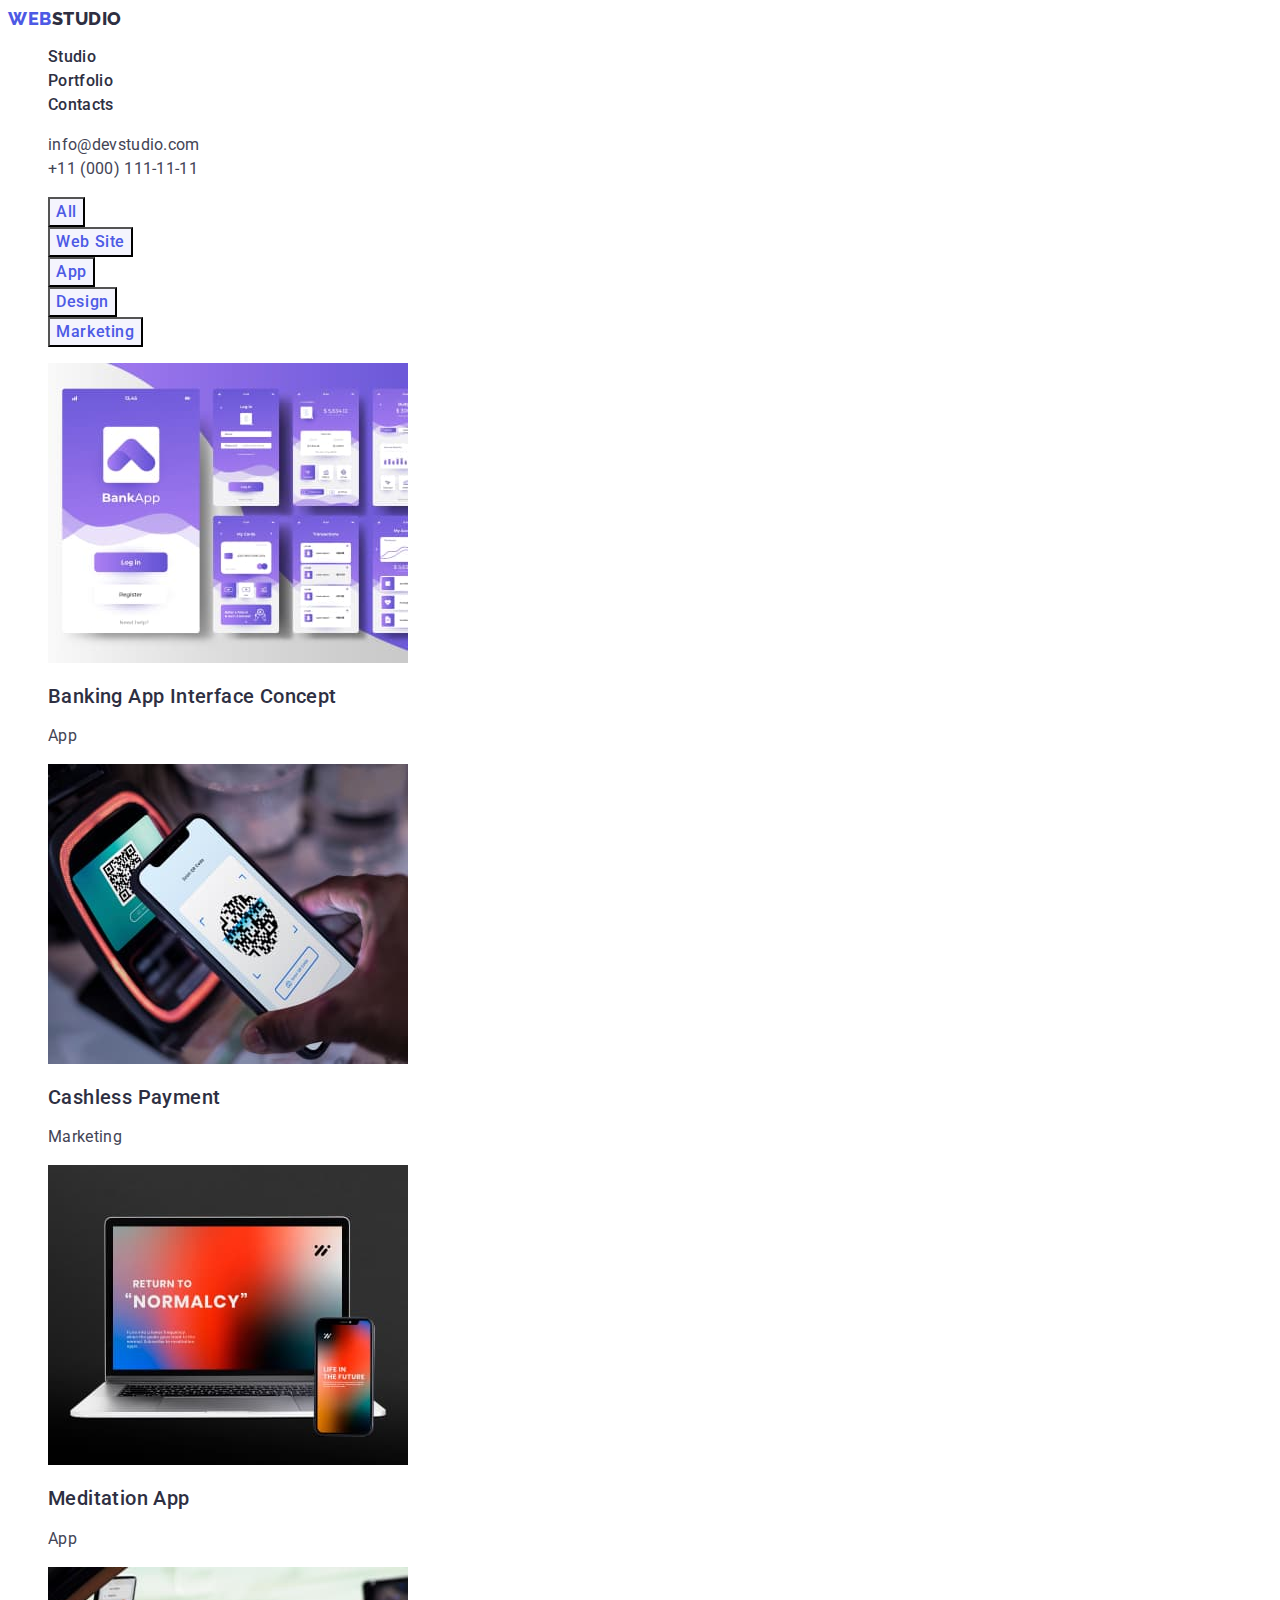
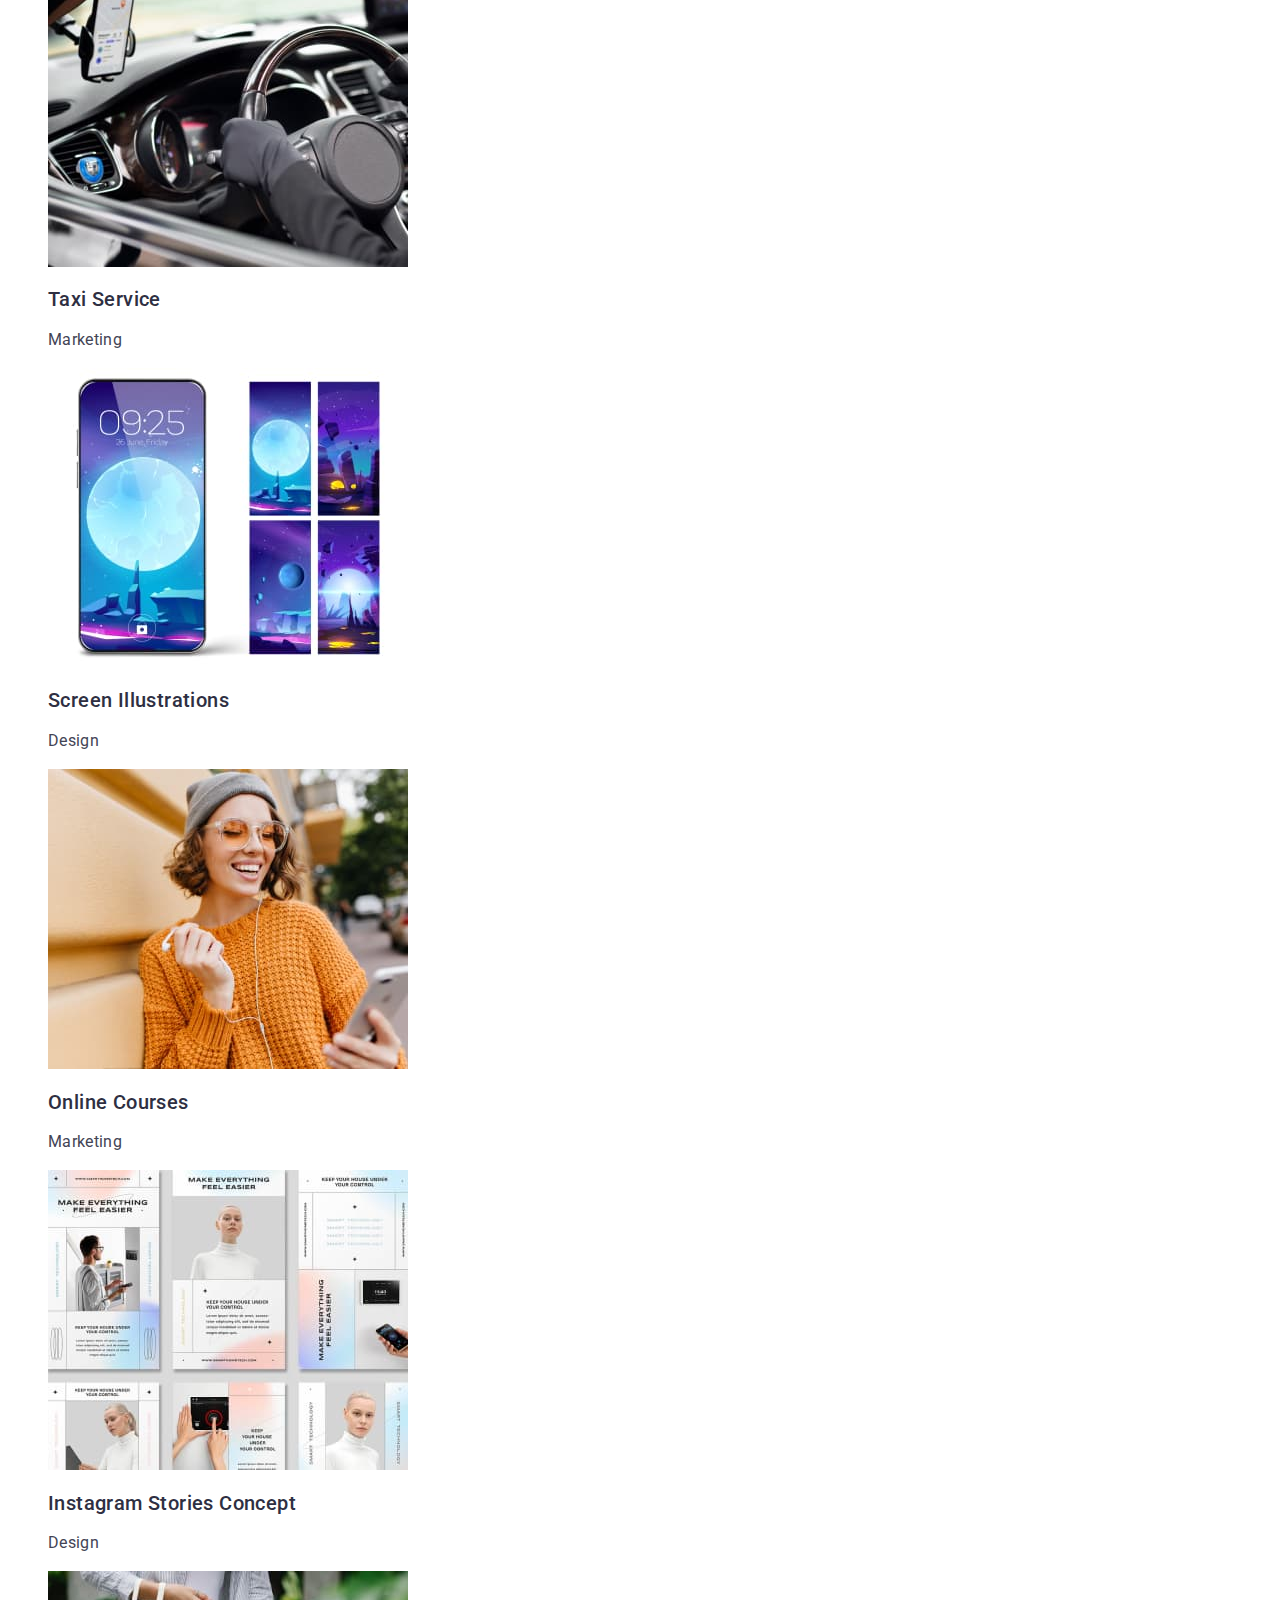
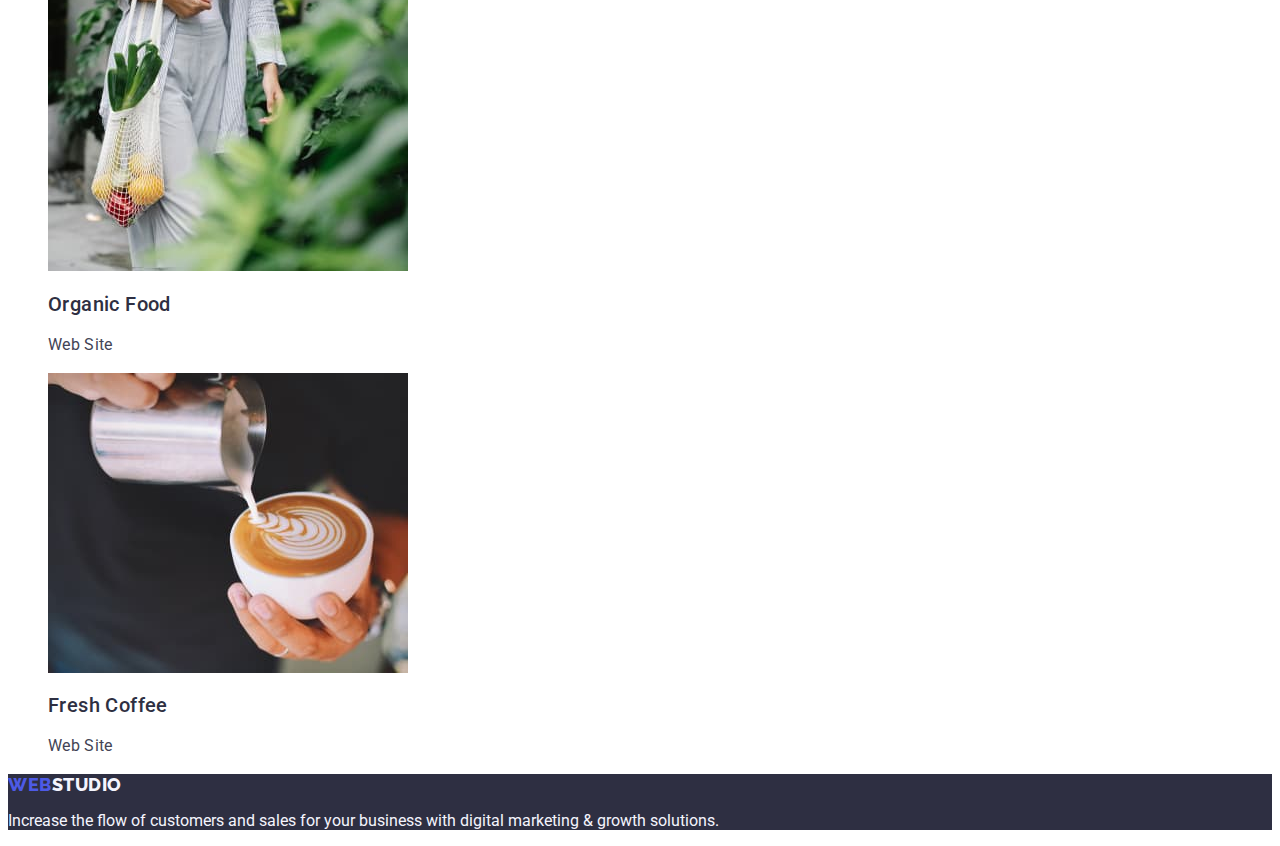
==== portfolio.html @ 6f424dc4 "Initial commit" ====
<!DOCTYPE html>
<html lang="en">
  <head>
    <meta charset="UTF-8" />
    <meta http-equiv="X-UA-Compatible" content="IE=edge" />
    <meta name="viewport" content="width=device-width, initial-scale=1.0" />

    <!-- Fonts -->
    <link rel="preconnect" href="https://fonts.googleapis.com" />
    <link rel="preconnect" href="https://fonts.gstatic.com" crossorigin />
    <link
      href="https://fonts.googleapis.com/css2?family=Raleway:wght@800&display=swap"
      rel="stylesheet"
    />
    <link
      href="https://fonts.googleapis.com/css2?family=Roboto:wght@400;500;700;900&display=swap"
      rel="stylesheet"
    />

    <link rel="stylesheet" href="./css/styles.css" />

    <title>Portfolio</title>
  </head>
  <body>
    <!-- Header -->
    <header>
      <nav>
        <a class="logo link" href="./index.html"
          >Web<span class="logo-pre">Studio</span></a
        >
        <ul class="list">
          <li>
            <a class="list-items link" href="./index.html">Studio</a>
          </li>
          <li>
            <a class="list-items link" href="./portfolio.html">Portfolio</a>
          </li>
          <li><a class="list-items link" href="">Contacts</a></li>
        </ul>
      </nav>
      <address class="contact-item">
        <ul class="list">
          <li>
            <a class="contact link" href="mailto:info@devstudio.com"
              >info@devstudio.com</a
            >
          </li>
          <li>
            <a class="contact link" href="tel:+110001111111"
              >+11 (000) 111-11-11</a
            >
          </li>
        </ul>
      </address>
    </header>

    <main>
      <!-- Portfolio -->
      <section>
        <!-- Hidden section title -->
        <h1 hidden>Portfolio</h1>

        <!-- filters buttons -->
        <ul class="list">
          <li><button class="filter-button" type="button">All</button></li>
          <li>
            <button class="filter-button" type="button">Web Site</button>
          </li>
          <li><button class="filter-button" type="button">App</button></li>
          <li><button class="filter-button" type="button">Design</button></li>
          <li>
            <button class="filter-button" type="button">Marketing</button>
          </li>
        </ul>
        <!-- Portfolio items -->
        <ul class="pf-items list">
          <li>
            <a class="link" href="">
              <img
                src="./images/products/banking-app.jpg"
                alt="Example of Banking App Interface"
                width="360"
                height="300"
              />
              <h2 class="pf-title">Banking App Interface Concept</h2>
              <p class="pf-text">App</p>
            </a>
          </li>
          <li>
            <a class="link" href="">
              <img
                src="./images/products/cashless-pay.jpg"
                alt="Example of Cashless Payment"
                width="360"
                height="300"
              />
              <h2 class="pf-title">Cashless Payment</h2>
              <p class="pf-text">Marketing</p>
            </a>
          </li>
          <li>
            <a class="link" href="">
              <img
                src="./images/products/medit-app.jpg"
                alt="Example of Meditation App"
                width="360"
                height="300"
              />
              <h2 class="pf-title">Meditation App</h2>
              <p class="pf-text">App</p>
            </a>
          </li>
          <li>
            <a class="link" href="">
              <img
                src="./images/products/taxi-serv.jpg"
                alt="Example of Taxi Service"
                width="360"
                height="300"
              />
              <h2 class="pf-title">Taxi Service</h2>
              <p class="pf-text">Marketing</p>
            </a>
          </li>
          <li>
            <a class="link" href="">
              <img
                src="./images/products/screens-illust.jpg"
                alt="Example of Screen Illustrations"
                width="360"
                height="300"
              />
              <h2 class="pf-title">Screen Illustrations</h2>
              <p class="pf-text">Design</p>
            </a>
          </li>
          <li>
            <a class="link" href="">
              <img
                src="./images/products/courses-dgn.jpg"
                alt="Example of Online Courses"
                width="360"
                height="300"
              />
              <h2 class="pf-title">Online Courses</h2>
              <p class="pf-text">Marketing</p>
            </a>
          </li>
          <li>
            <a class="link" href="">
              <img
                src="./images/products/ig-stories.jpg"
                alt="Example of Instagram Stories"
                width="360"
                height="300"
              />
              <h2 class="pf-title">Instagram Stories Concept</h2>
              <p class="pf-text">Design</p>
            </a>
          </li>
          <li>
            <a class="link" href="">
              <img
                src="./images/products/food-ws.jpg"
                alt="Example of Organic Food"
                width="360"
                height="300"
              />
              <h2 class="pf-title">Organic Food</h2>
              <p class="pf-text">Web Site</p>
            </a>
          </li>
          <li>
            <a class="link" href="">
              <img
                src="./images/products/coffee-ws.jpg"
                alt="Example of Fresh Coffee"
                width="360"
                height="300"
              />
              <h2 class="pf-title">Fresh Coffee</h2>
              <p class="pf-text">Web Site</p>
            </a>
          </li>
        </ul>
      </section>
    </main>

    <!-- footer -->
    <footer class="footer">
      <a class="logo link" href="./index.html"
        >Web<span class="logo-foot">Studio</span></a
      >
      <p class="foot-text">
        Increase the flow of customers and sales for your business with digital
        marketing & growth solutions.
      </p>
    </footer>
  </body>
</html>
---- css/styles.css ----
:root {
}

body {
  color: #434455;
  background-color: #ffffff;
  font-family: "Roboto", sans-serif;
}

/*         */
/* Header */
.link {
  text-decoration: none;
}

.logo {
  text-transform: uppercase;
  font-family: "Raleway", sans-serif;
  font-weight: 800;
  font-size: 18px;
  line-height: 1.17;
  color: #4d5ae5;
  letter-spacing: 0.03em;
}

.logo-pre {
  color: #2e2f42;
}

.list {
  list-style: none;
}

.list-items {
  text-decoration: none;
  color: #2e2f42;
  font-weight: 500;
  font-size: 16px;
  line-height: 1.5;
  letter-spacing: 0.02em;
}

.list-items:hover,
.list-items:focus {
  color: #404bbf;
}

.contact-item {
  font-style: normal;
}

.contact {
  text-decoration: none;
  font-style: normal;
  color: #434455;
  font-weight: 400;
  font-size: 16px;
  line-height: 1.5;
  letter-spacing: 0.02em;
}

.contact:hover,
.contact:focus {
  font-family: "Roboto", sans-serif;
  font-style: normal;
  font-weight: 400;
  font-size: 16px;
  color: #404bbf;
}

/*               */
/* Section-1 Hero */
.hero-section {
  background-color: #2e2f42;
}

.title {
  font-family: "Roboto", sans-serif;
  font-style: normal;
  font-weight: 700;
  font-size: 56px;
  color: #ffffff;
  text-align: center;
  line-height: 1.07;
  letter-spacing: 0.02em;
}

.order-btn {
  cursor: pointer;
  font-family: "Roboto", sans-serif;
  font-style: normal;
  font-weight: 500;
  font-size: 16px;
  line-height: 1.5;
  letter-spacing: 0.04em;
  color: #ffffff;
  background: #4d5ae5;
}

.order-btn:focus,
.order-btn:hover {
  background-color: #404bbf;
}

/*                     */
/* Section-2 - About Us */
.abt-us-list {
  list-style: none;
}

.abt-us-list-title {
  font-family: "Roboto", sans-serif;
  font-style: normal;
  font-weight: 500;
  font-size: 20px;
  color: #2e2f42;
  line-height: 1.2;
  letter-spacing: 0.02em;
}

.abt-us-list-text {
  font-family: "Roboto", sans-serif;
  font-style: normal;
  font-weight: 400;
  font-size: 16px;
  color: #434455;
  line-height: 1.5;
  letter-spacing: 0.02em;
}

/*                         */
/* Section-3 - Our Products */
.prod-header {
  font-family: "Roboto", sans-serif;
  font-style: normal;
  font-weight: 700;
  font-size: 36px;
  color: #2e2f42;
  text-align: center;
  text-transform: capitalize;
  line-height: 1.11;
  letter-spacing: 0.02em;
}

/*                     */
/* Section-4 - Our Team */
.team-sec {
  background-color: #f4f4fd;
}

.team-header {
  font-family: "Roboto", sans-serif;
  text-transform: capitalize;
  text-align: center;
  font-style: normal;
  font-weight: 700;
  font-size: 36px;
  color: #2e2f42;
  line-height: 1.11;
  letter-spacing: 0.02em;
}

.team-list {
  list-style: none;
}

.team-member-card {
  background-color: #ffffff;
}

.team-member-name {
  font-family: "Roboto", sans-serif;
  font-style: normal;
  font-weight: 500;
  font-size: 20px;
  color: #2e2f42;
  line-height: 1.2;
  letter-spacing: 0.02em;
}

.team-member-psn {
  font-family: "Roboto", sans-serif;
  font-style: normal;
  font-weight: 400;
  font-size: 16px;
  color: #434455;
  line-height: 1.5;
  letter-spacing: 0.02em;
}

/*         */
/* footer */
.footer {
  background-color: #2e2f42;
}

.logo-foot {
  text-transform: uppercase;
  font-family: "Raleway", sans-serif;
  font-weight: 800;
  font-size: 18px;
  color: #f4f4fd;
  line-height: 1.17;
  letter-spacing: 0.03em;
}

.foot-text {
  font-family: "Roboto", sans-serif;
  font-style: normal;
  font-weight: 400;
  font-size: 16px;
  color: #f4f4fd;
}

/*                */
/* Portfolio Page */

/* filters buttons */
.filter-button {
  cursor: pointer;
  background-color: #f4f4fd;
  font-family: "Roboto", sans-serif;
  font-style: normal;
  font-weight: 500;
  font-size: 16px;
  color: #4d5ae5;
  line-height: 1.5;
  letter-spacing: 0.04em;
}

.filter-button:hover,
.filter-button:focus {
  background-color: #404bbf;
  font-family: "Roboto", sans-serif;
  font-style: normal;
  font-weight: 500;
  font-size: 16px;
  color: #ffffff;
}

/*                 */
/* Portfolio items */

.pf-title {
  font-family: "Roboto", sans-serif;
  font-style: normal;
  font-weight: 500;
  font-size: 20px;
  color: #2e2f42;
  line-height: 1.2;
  letter-spacing: 0.02em;
}

.pf-text {
  font-family: "Roboto", sans-serif;
  font-style: normal;
  font-weight: 400;
  font-size: 16px;
  color: #434455;
  line-height: 1.5;
  letter-spacing: 0.02em;
}
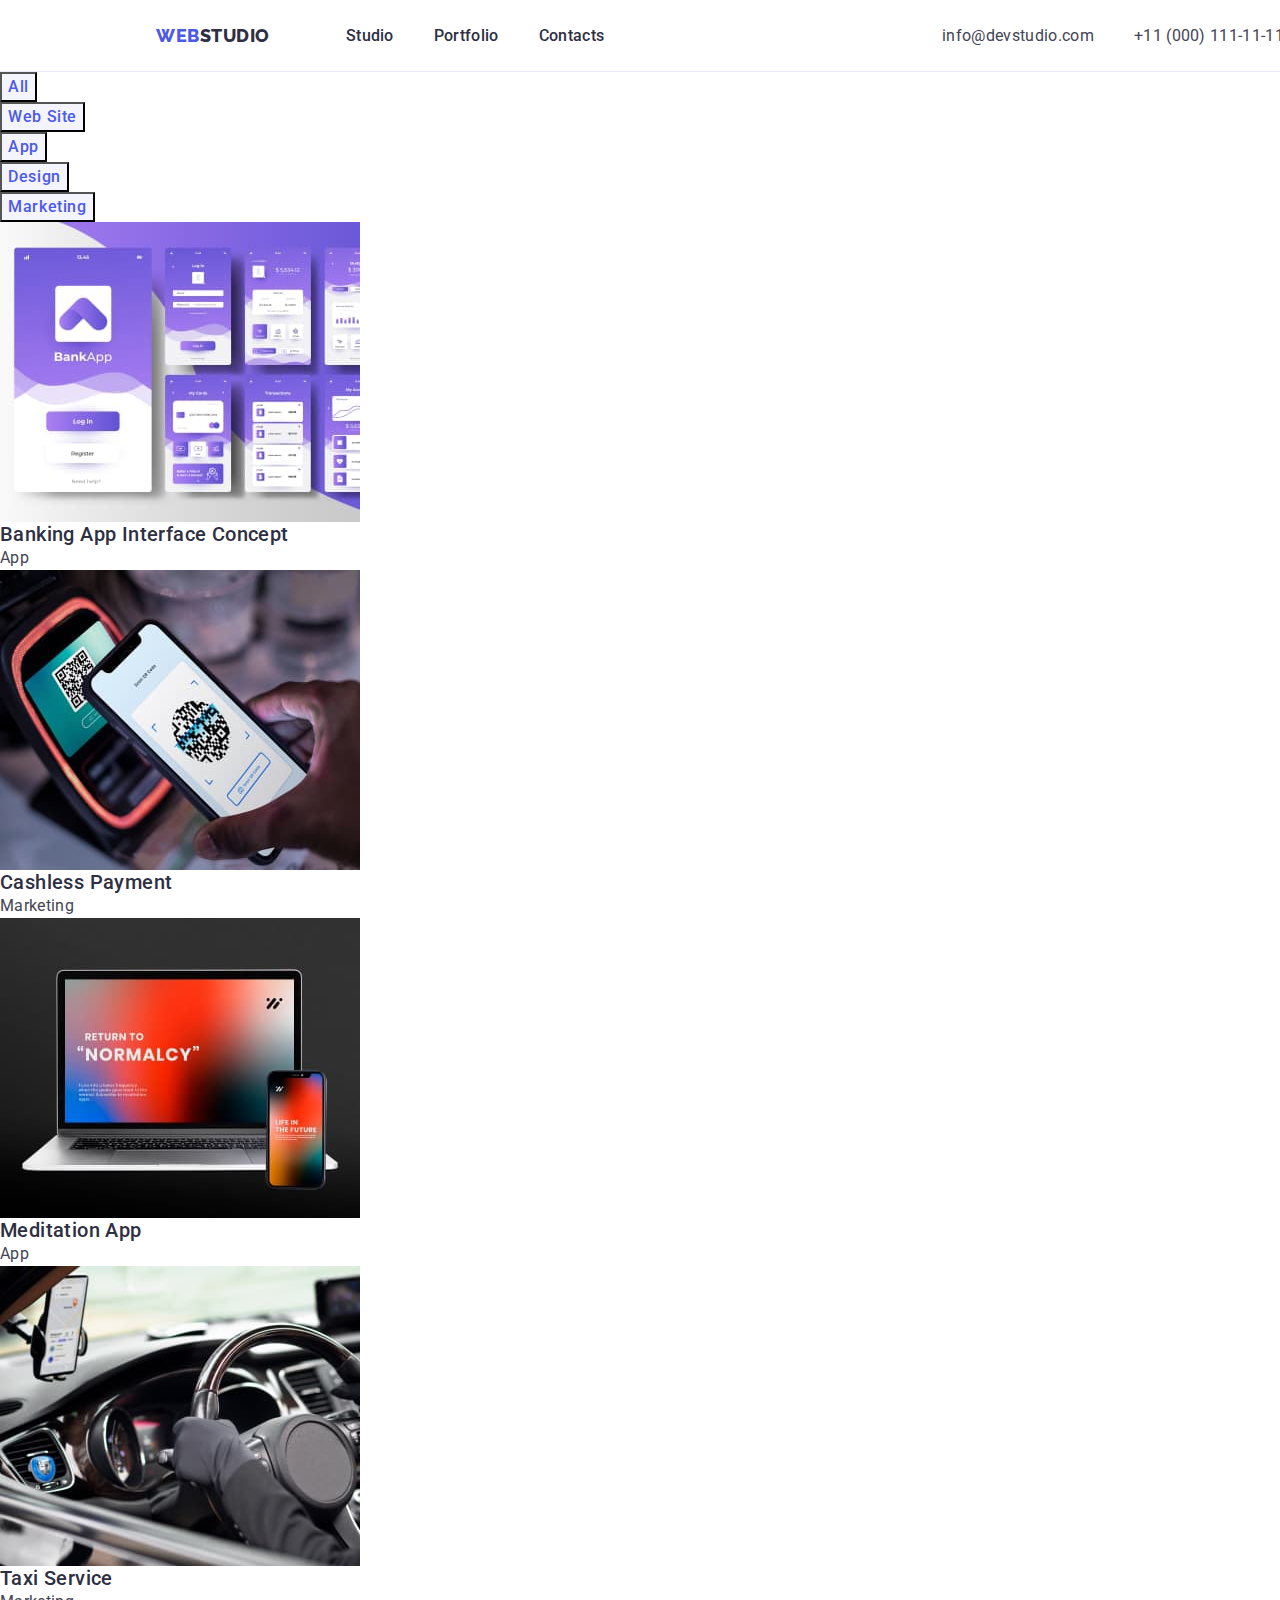
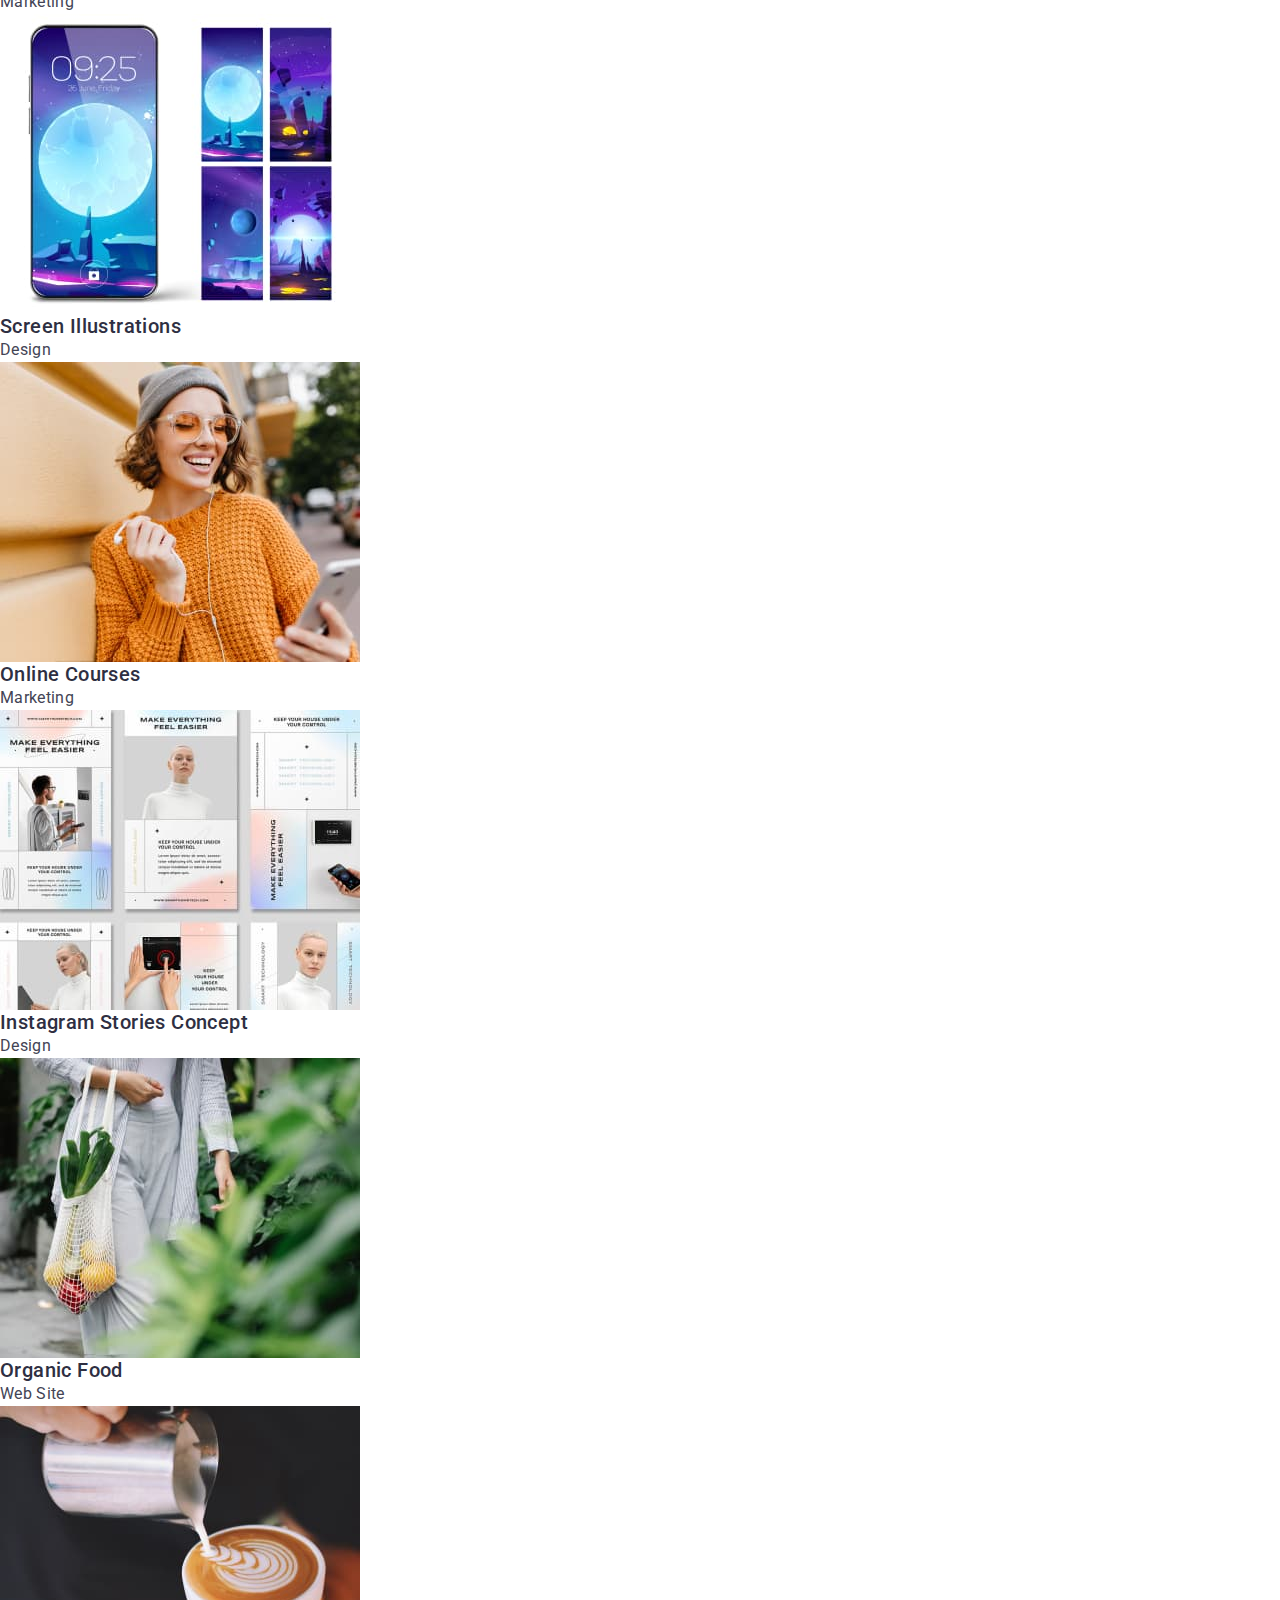
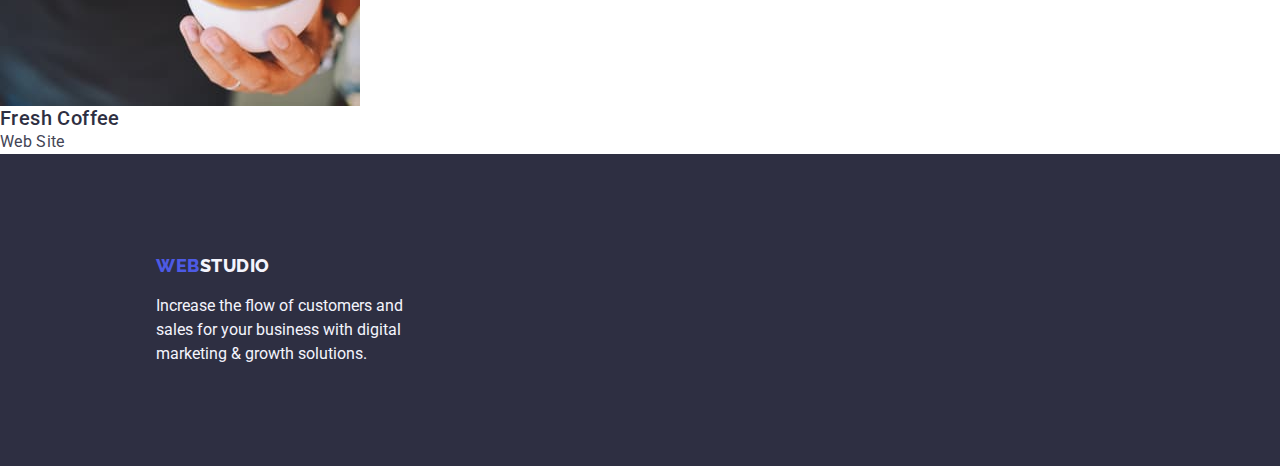
==== commit 9691a7da: "Minor styles correction" ====
--- a/portfolio.html
+++ b/portfolio.html
@@ -5,7 +5,8 @@
     <meta http-equiv="X-UA-Compatible" content="IE=edge" />
     <meta name="viewport" content="width=device-width, initial-scale=1.0" />
 
-    <!-- Fonts -->
+    <!--*============================= Fonts ==============================-->
+
     <link rel="preconnect" href="https://fonts.googleapis.com" />
     <link rel="preconnect" href="https://fonts.gstatic.com" crossorigin />
     <link
@@ -17,62 +18,72 @@
       rel="stylesheet"
     />
 
+    <!--*============================ Styles ==============================-->
+
     <link rel="stylesheet" href="./css/styles.css" />
 
     <title>Portfolio</title>
   </head>
   <body>
-    <!-- Header -->
-    <header>
-      <nav>
-        <a class="logo link" href="./index.html"
-          >Web<span class="logo-pre">Studio</span></a
-        >
+    <!--!============================== HEADER =========================-->
+    <header class="header">
+      <div class="container header-container">
+        <nav class="header-nav">
+          <a class="logo" href="./index.html"
+            >Web<span class="logo-pre">Studio</span></a
+          >
+          <ul class="header-nav-list">
+            <li>
+              <a class="list-items" href="./index.html">Studio</a>
+            </li>
+            <li>
+              <a class="list-items" href="./portfolio.html">Portfolio</a>
+            </li>
+            <li><a class="list-items" href="">Contacts</a></li>
+          </ul>
+        </nav>
+        <address class="contact-item">
+          <ul class="contact-item-list">
+            <li>
+              <a class="contact" href="mailto:info@devstudio.com"
+                >info@devstudio.com</a
+              >
+            </li>
+            <li>
+              <a class="contact" href="tel:+110001111111"
+                >+11 (000) 111-11-11</a
+              >
+            </li>
+          </ul>
+        </address>
+      </div>
+    </header>
+
+    <main>
+      <!--!============================ PORTFOLIO =======================-->
+      <section>
+        <!--*                    Hidden section title                    -->
+        <h1 class="visually-hidden">Portfolio</h1>
+
+        <!--*                       filters buttons                      -->
         <ul class="list">
           <li>
-            <a class="list-items link" href="./index.html">Studio</a>
-          </li>
-          <li>
-            <a class="list-items link" href="./portfolio.html">Portfolio</a>
-          </li>
-          <li><a class="list-items link" href="">Contacts</a></li>
+            <button class="filter-button" type="button">All</button>
+          </li>
+          <li>
+            <button class="filter-button" type="button">Web Site</button>
+          </li>
+          <li>
+            <button class="filter-button" type="button">App</button>
+          </li>
+          <li>
+            <button class="filter-button" type="button">Design</button>
+          </li>
+          <li>
+            <button class="filter-button" type="button">Marketing</button>
+          </li>
         </ul>
-      </nav>
-      <address class="contact-item">
-        <ul class="list">
-          <li>
-            <a class="contact link" href="mailto:info@devstudio.com"
-              >info@devstudio.com</a
-            >
-          </li>
-          <li>
-            <a class="contact link" href="tel:+110001111111"
-              >+11 (000) 111-11-11</a
-            >
-          </li>
-        </ul>
-      </address>
-    </header>
-
-    <main>
-      <!-- Portfolio -->
-      <section>
-        <!-- Hidden section title -->
-        <h1 hidden>Portfolio</h1>
-
-        <!-- filters buttons -->
-        <ul class="list">
-          <li><button class="filter-button" type="button">All</button></li>
-          <li>
-            <button class="filter-button" type="button">Web Site</button>
-          </li>
-          <li><button class="filter-button" type="button">App</button></li>
-          <li><button class="filter-button" type="button">Design</button></li>
-          <li>
-            <button class="filter-button" type="button">Marketing</button>
-          </li>
-        </ul>
-        <!-- Portfolio items -->
+        <!--*                      Portfolio items                        -->
         <ul class="pf-items list">
           <li>
             <a class="link" href="">
@@ -186,15 +197,17 @@
       </section>
     </main>
 
-    <!-- footer -->
+    <!--!=============================== FOOTER ============================-->
     <footer class="footer">
-      <a class="logo link" href="./index.html"
-        >Web<span class="logo-foot">Studio</span></a
-      >
-      <p class="foot-text">
-        Increase the flow of customers and sales for your business with digital
-        marketing & growth solutions.
-      </p>
+      <div class="container foot-container">
+        <a class="logo" href="./index.html"
+          >Web<span class="logo-foot">Studio</span></a
+        >
+        <p class="foot-text">
+          Increase the flow of customers and sales for your business with
+          digital marketing & growth solutions.
+        </p>
+      </div>
     </footer>
   </body>
 </html>
--- a/css/styles.css
+++ b/css/styles.css
@@ -1,16 +1,73 @@
 :root {
+  --title-color: #2e2f42;
+  --title-color_light: #ffffff;
+  --text-color: #434455;
+  --text-color_light: #f4f4fd;
+  --btn-color_primar: #4d5ae5;
+  --btn-color_second: #404bbf;
 }
 
 body {
   color: #434455;
   background-color: #ffffff;
   font-family: "Roboto", sans-serif;
-}
-
-/*         */
-/* Header */
-.link {
+  margin: 0 auto;
+}
+
+h1,
+h2,
+h3,
+h4,
+h5,
+h6,
+p {
+  margin: 0;
+}
+
+ul {
+  list-style: none;
+  padding-left: 0;
+  margin: 0;
+}
+
+a {
   text-decoration: none;
+}
+
+img {
+  display: block;
+  /*todo      width: 100%; */
+}
+
+.section {
+  padding-bottom: 120px;
+}
+
+.container {
+  width: 1128px;
+  padding: 0 15px;
+  margin: 0 auto;
+}
+
+/**---------------------------------------*/
+/*!--------------- Header ----------------*/
+
+.header-container {
+  display: flex;
+  justify-content: space-between;
+  border-bottom: 1px solid #e7e9fc;
+  padding: 24px 156px 23px;
+}
+
+.header-nav {
+  display: flex;
+  gap: 76px;
+  align-items: center;
+}
+
+.header-nav-list {
+  display: flex;
+  gap: 40px;
 }
 
 .logo {
@@ -27,62 +84,64 @@
   color: #2e2f42;
 }
 
-.list {
-  list-style: none;
-}
-
 .list-items {
   text-decoration: none;
   color: #2e2f42;
   font-weight: 500;
-  font-size: 16px;
   line-height: 1.5;
   letter-spacing: 0.02em;
 }
 
 .list-items:hover,
 .list-items:focus {
-  color: #404bbf;
+  color: var(--btn-color_second);
 }
 
 .contact-item {
   font-style: normal;
+}
+
+.contact-item-list {
+  display: flex;
+  gap: 40px;
 }
 
 .contact {
   text-decoration: none;
   font-style: normal;
-  color: #434455;
-  font-weight: 400;
-  font-size: 16px;
+  color: var(--text-color);
   line-height: 1.5;
   letter-spacing: 0.02em;
 }
 
 .contact:hover,
 .contact:focus {
-  font-family: "Roboto", sans-serif;
-  font-style: normal;
-  font-weight: 400;
-  font-size: 16px;
-  color: #404bbf;
-}
-
-/*               */
-/* Section-1 Hero */
-.hero-section {
+  color: var(--btn-color_second);
+}
+
+/**---------------------------------------------*/
+/*!------------------- Section-1 Hero ----------*/
+.hero {
   background-color: #2e2f42;
+  padding: 188px 0;
+}
+
+.hero-container {
+  display: flex;
+  gap: 48px;
+  flex-direction: column;
+  align-items: center;
+  padding: 0 156px;
 }
 
 .title {
-  font-family: "Roboto", sans-serif;
-  font-style: normal;
   font-weight: 700;
   font-size: 56px;
-  color: #ffffff;
+  color: var(--title-color_light);
   text-align: center;
   line-height: 1.07;
   letter-spacing: 0.02em;
+  width: 496px;
 }
 
 .order-btn {
@@ -94,7 +153,10 @@
   line-height: 1.5;
   letter-spacing: 0.04em;
   color: #ffffff;
-  background: #4d5ae5;
+  background: var(--btn-color_primar);
+  padding: 14px 30px;
+  box-shadow: 0px 4px 4px rgba(0, 0, 0, 0.15);
+  border-radius: 4px;
 }
 
 .order-btn:focus,
@@ -102,96 +164,131 @@
   background-color: #404bbf;
 }
 
-/*                     */
-/* Section-2 - About Us */
+/**----------------------------------------------*/
+/*!----------------- Section-2 - About Us -------*/
+
+.visually-hidden {
+  display: none;
+}
+
+.abt-us-container {
+  padding-top: 120px;
+}
+
 .abt-us-list {
-  list-style: none;
+  display: flex;
+  gap: 24px;
 }
 
 .abt-us-list-title {
-  font-family: "Roboto", sans-serif;
-  font-style: normal;
   font-weight: 500;
   font-size: 20px;
-  color: #2e2f42;
+  color: var(--title-color);
   line-height: 1.2;
   letter-spacing: 0.02em;
 }
 
+.abt-us-list-item {
+  width: calc((100%-72) / 4);
+  display: flex;
+  gap: 8px;
+  flex-direction: column;
+  justify-content: space-between;
+}
+
 .abt-us-list-text {
-  font-family: "Roboto", sans-serif;
-  font-style: normal;
-  font-weight: 400;
-  font-size: 16px;
-  color: #434455;
-  line-height: 1.5;
-  letter-spacing: 0.02em;
-}
-
-/*                         */
-/* Section-3 - Our Products */
-.prod-header {
-  font-family: "Roboto", sans-serif;
-  font-style: normal;
+  color: var(--text-color);
+  line-height: 1.5;
+  letter-spacing: 0.02em;
+}
+
+/**----------------------------------------------*/
+/*!---------- Section-3 _ OUR PRODUCTS ----------*/
+.prod-container {
+  display: flex;
+  flex-direction: column;
+  align-items: center;
+}
+
+.prod-container-list {
+  display: flex;
+  gap: 24px;
+}
+
+.prod-title {
   font-weight: 700;
   font-size: 36px;
-  color: #2e2f42;
-  text-align: center;
+  color: var(--title-color);
   text-transform: capitalize;
   line-height: 1.11;
   letter-spacing: 0.02em;
-}
-
-/*                     */
-/* Section-4 - Our Team */
-.team-sec {
+  margin-bottom: 72px;
+}
+
+/**---------------------------------------------*/
+/*!-------------- Section-4 _ OUR TEAM ---------*/
+.team-sect {
   background-color: #f4f4fd;
-}
-
-.team-header {
-  font-family: "Roboto", sans-serif;
+  padding-top: 120px;
+}
+
+.team-container {
+  flex-direction: column;
+}
+
+.team-title {
   text-transform: capitalize;
   text-align: center;
-  font-style: normal;
   font-weight: 700;
   font-size: 36px;
-  color: #2e2f42;
+  color: var(--title-color);
   line-height: 1.11;
   letter-spacing: 0.02em;
-}
-
-.team-list {
-  list-style: none;
+  margin-bottom: 72px;
+}
+
+.team-container-list {
+  display: flex;
+  gap: 24px;
 }
 
 .team-member-card {
-  background-color: #ffffff;
+  background: #ffffff;
+  box-shadow: 0px 1px 6px rgba(46, 47, 66, 0.08),
+    0px 1px 1px rgba(46, 47, 66, 0.16), 0px 2px 1px rgba(46, 47, 66, 0.08);
+  border-radius: 0px 0px 4px 4px;
+  text-align: center;
+  display: flex;
+  flex-direction: column;
+  gap: 32px;
+  padding-bottom: 32px;
 }
 
 .team-member-name {
-  font-family: "Roboto", sans-serif;
-  font-style: normal;
   font-weight: 500;
   font-size: 20px;
-  color: #2e2f42;
+  color: var(--title-color);
   line-height: 1.2;
   letter-spacing: 0.02em;
+  margin-bottom: 8px;
 }
 
 .team-member-psn {
-  font-family: "Roboto", sans-serif;
-  font-style: normal;
-  font-weight: 400;
-  font-size: 16px;
-  color: #434455;
-  line-height: 1.5;
-  letter-spacing: 0.02em;
-}
-
-/*         */
-/* footer */
+  color: var(--text-color);
+  line-height: 1.5;
+  letter-spacing: 0.02em;
+}
+/**---------------------------------------------*/
+/* !------------------- FOOTER ---------------- */
 .footer {
   background-color: #2e2f42;
+}
+
+.foot-container {
+  display: flex;
+  flex-direction: column;
+  gap: 16px;
+  padding: 100px 156px;
 }
 
 .logo-foot {
@@ -199,21 +296,20 @@
   font-family: "Raleway", sans-serif;
   font-weight: 800;
   font-size: 18px;
-  color: #f4f4fd;
-  line-height: 1.17;
+  color: var(--text-color_light);
+  line-height: 1.34;
   letter-spacing: 0.03em;
 }
 
 .foot-text {
-  font-family: "Roboto", sans-serif;
-  font-style: normal;
-  font-weight: 400;
-  font-size: 16px;
-  color: #f4f4fd;
-}
-
-/*                */
-/* Portfolio Page */
+  width: 264px;
+  line-height: 1.5;
+  color: var(--text-color_light);
+}
+
+/*?---------------------------------------------*/
+/*!---------------- PORTFOLIO_PAGE--------------*/
+/*?---------------------------------------------*/
 
 /* filters buttons */
 .filter-button {
@@ -223,18 +319,14 @@
   font-style: normal;
   font-weight: 500;
   font-size: 16px;
-  color: #4d5ae5;
+  color: var(--btn-color_primar);
   line-height: 1.5;
   letter-spacing: 0.04em;
 }
 
 .filter-button:hover,
 .filter-button:focus {
-  background-color: #404bbf;
-  font-family: "Roboto", sans-serif;
-  font-style: normal;
-  font-weight: 500;
-  font-size: 16px;
+  background-color: var(--btn-color_second);
   color: #ffffff;
 }
 
@@ -242,21 +334,15 @@
 /* Portfolio items */
 
 .pf-title {
-  font-family: "Roboto", sans-serif;
-  font-style: normal;
   font-weight: 500;
   font-size: 20px;
-  color: #2e2f42;
+  color: var(--title-color);
   line-height: 1.2;
   letter-spacing: 0.02em;
 }
 
 .pf-text {
-  font-family: "Roboto", sans-serif;
-  font-style: normal;
-  font-weight: 400;
-  font-size: 16px;
-  color: #434455;
-  line-height: 1.5;
-  letter-spacing: 0.02em;
-}
+  color: var(--text-color);
+  line-height: 1.5;
+  letter-spacing: 0.02em;
+}
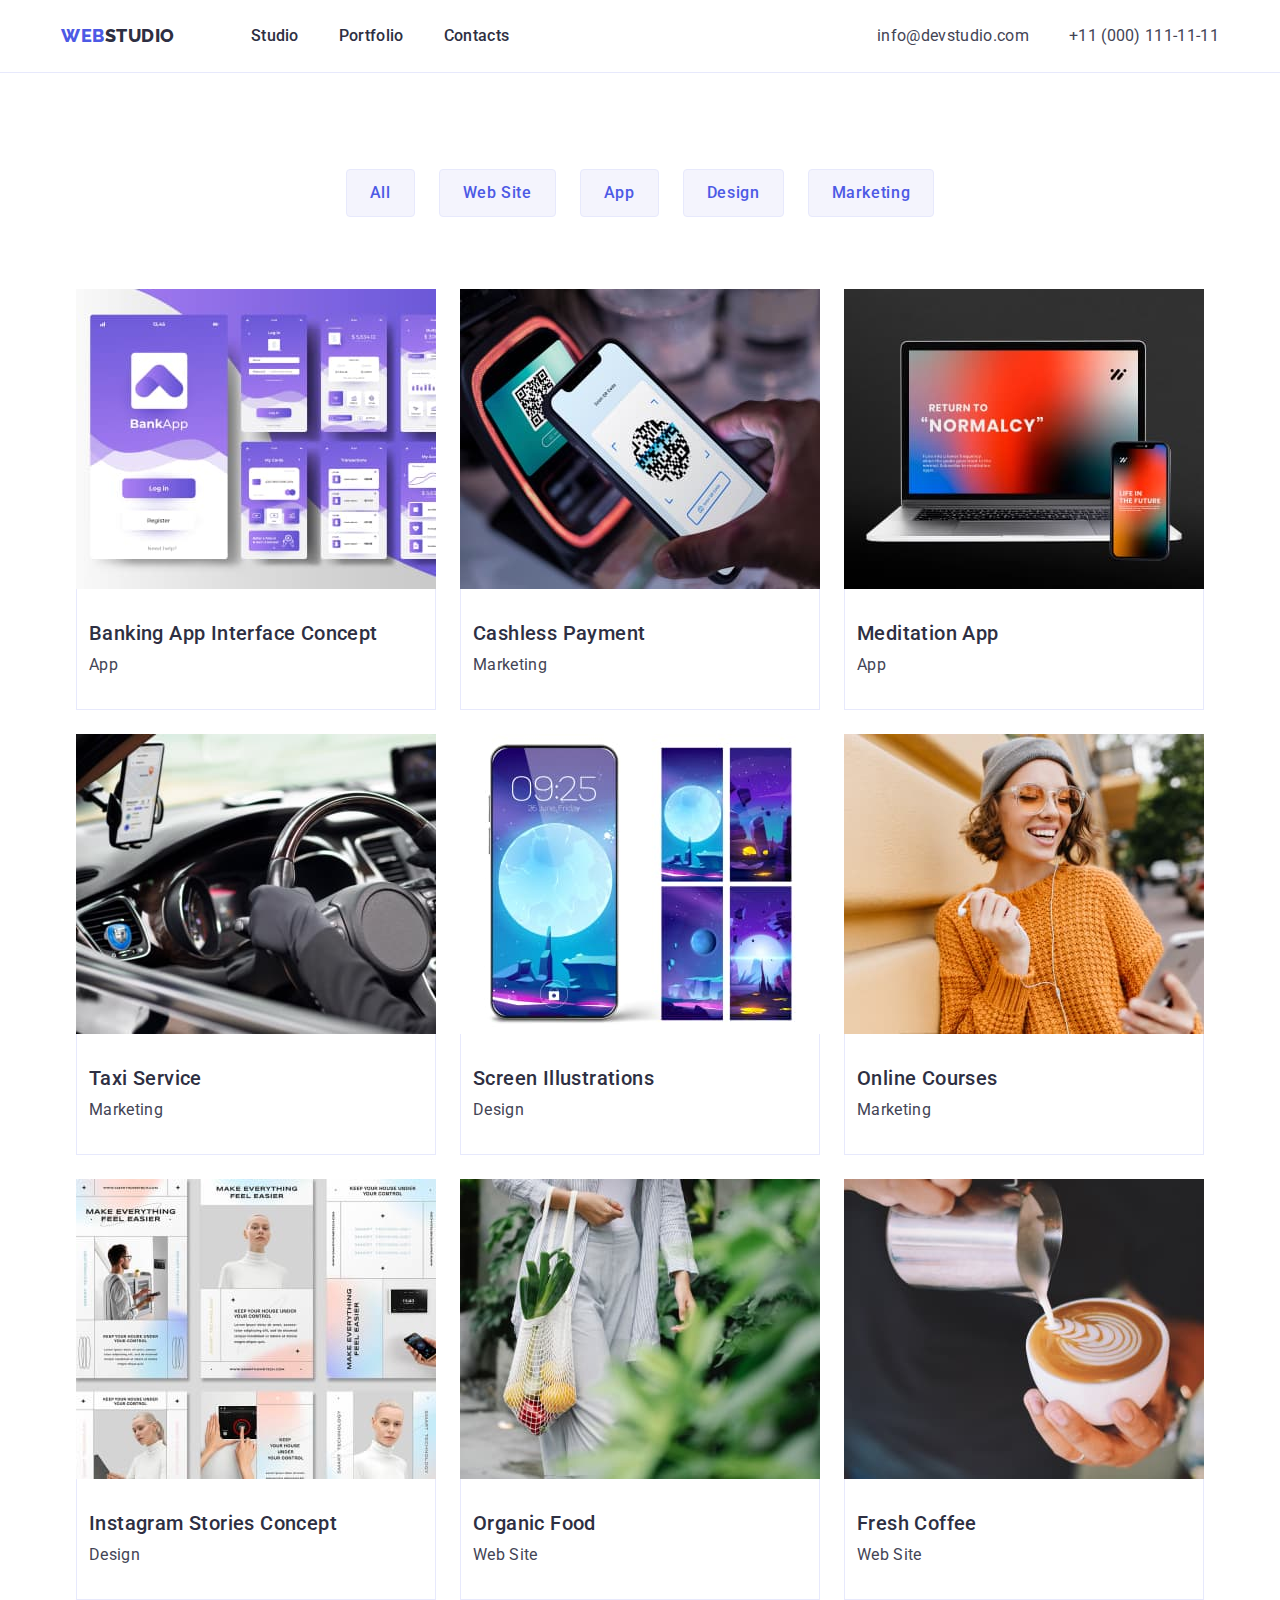
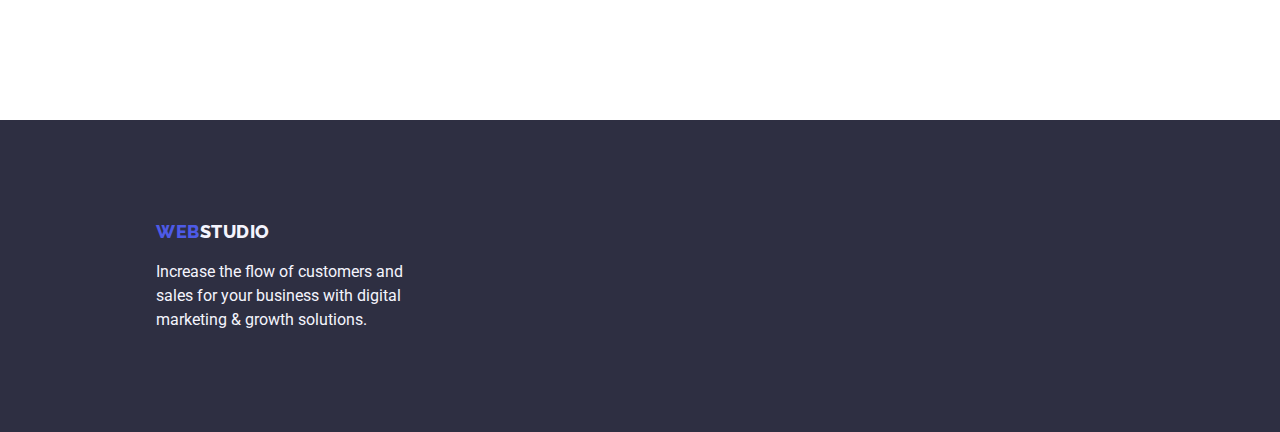
==== commit 5f5f9c8b: "Portfolio page positioning" ====
--- a/portfolio.html
+++ b/portfolio.html
@@ -16,6 +16,16 @@
     <link
       href="https://fonts.googleapis.com/css2?family=Roboto:wght@400;500;700;900&display=swap"
       rel="stylesheet"
+    />
+
+    <!--*===================== Modern-Normalize =====================-->
+
+    <link
+      rel="stylesheet"
+      href="https://cdnjs.cloudflare.com/ajax/libs/modern-normalize/2.0.0/modern-normalize.min.css"
+      integrity="sha512-4xo8blKMVCiXpTaLzQSLSw3KFOVPWhm/TRtuPVc4WG6kUgjH6J03IBuG7JZPkcWMxJ5huwaBpOpnwYElP/m6wg=="
+      crossorigin="anonymous"
+      referrerpolicy="no-referrer"
     />
 
     <!--*============================ Styles ==============================-->
@@ -61,139 +71,165 @@
 
     <main>
       <!--!============================ PORTFOLIO =======================-->
-      <section>
-        <!--*                    Hidden section title                    -->
-        <h1 class="visually-hidden">Portfolio</h1>
-
-        <!--*                       filters buttons                      -->
-        <ul class="list">
-          <li>
-            <button class="filter-button" type="button">All</button>
-          </li>
-          <li>
-            <button class="filter-button" type="button">Web Site</button>
-          </li>
-          <li>
-            <button class="filter-button" type="button">App</button>
-          </li>
-          <li>
-            <button class="filter-button" type="button">Design</button>
-          </li>
-          <li>
-            <button class="filter-button" type="button">Marketing</button>
-          </li>
-        </ul>
-        <!--*                      Portfolio items                        -->
-        <ul class="pf-items list">
-          <li>
-            <a class="link" href="">
-              <img
-                src="./images/products/banking-app.jpg"
-                alt="Example of Banking App Interface"
-                width="360"
-                height="300"
-              />
-              <h2 class="pf-title">Banking App Interface Concept</h2>
-              <p class="pf-text">App</p>
-            </a>
-          </li>
-          <li>
-            <a class="link" href="">
-              <img
-                src="./images/products/cashless-pay.jpg"
-                alt="Example of Cashless Payment"
-                width="360"
-                height="300"
-              />
-              <h2 class="pf-title">Cashless Payment</h2>
-              <p class="pf-text">Marketing</p>
-            </a>
-          </li>
-          <li>
-            <a class="link" href="">
-              <img
-                src="./images/products/medit-app.jpg"
-                alt="Example of Meditation App"
-                width="360"
-                height="300"
-              />
-              <h2 class="pf-title">Meditation App</h2>
-              <p class="pf-text">App</p>
-            </a>
-          </li>
-          <li>
-            <a class="link" href="">
-              <img
-                src="./images/products/taxi-serv.jpg"
-                alt="Example of Taxi Service"
-                width="360"
-                height="300"
-              />
-              <h2 class="pf-title">Taxi Service</h2>
-              <p class="pf-text">Marketing</p>
-            </a>
-          </li>
-          <li>
-            <a class="link" href="">
-              <img
-                src="./images/products/screens-illust.jpg"
-                alt="Example of Screen Illustrations"
-                width="360"
-                height="300"
-              />
-              <h2 class="pf-title">Screen Illustrations</h2>
-              <p class="pf-text">Design</p>
-            </a>
-          </li>
-          <li>
-            <a class="link" href="">
-              <img
-                src="./images/products/courses-dgn.jpg"
-                alt="Example of Online Courses"
-                width="360"
-                height="300"
-              />
-              <h2 class="pf-title">Online Courses</h2>
-              <p class="pf-text">Marketing</p>
-            </a>
-          </li>
-          <li>
-            <a class="link" href="">
-              <img
-                src="./images/products/ig-stories.jpg"
-                alt="Example of Instagram Stories"
-                width="360"
-                height="300"
-              />
-              <h2 class="pf-title">Instagram Stories Concept</h2>
-              <p class="pf-text">Design</p>
-            </a>
-          </li>
-          <li>
-            <a class="link" href="">
-              <img
-                src="./images/products/food-ws.jpg"
-                alt="Example of Organic Food"
-                width="360"
-                height="300"
-              />
-              <h2 class="pf-title">Organic Food</h2>
-              <p class="pf-text">Web Site</p>
-            </a>
-          </li>
-          <li>
-            <a class="link" href="">
-              <img
-                src="./images/products/coffee-ws.jpg"
-                alt="Example of Fresh Coffee"
-                width="360"
-                height="300"
-              />
-              <h2 class="pf-title">Fresh Coffee</h2>
-              <p class="pf-text">Web Site</p>
-            </a>
-          </li>
-        </ul>
+      <section class="section pfo-section">
+        <div class="container">
+          <!--*-->
+          <!--*=============== Hidden section title ===============-->
+          <h1 class="visually-hidden">Portfolio</h1>
+
+          <!--*-->
+          <!--*=============== Filter buttons ===============-->
+
+          <ul class="filter-container-list">
+            <li class="filter-btn-item">
+              <button class="filter-button" type="button">All</button>
+            </li>
+            <li class="filter-btn-item">
+              <button class="filter-button" type="button">Web Site</button>
+            </li>
+            <li class="filter-btn-item">
+              <button class="filter-button" type="button">App</button>
+            </li>
+            <li class="filter-btn-item">
+              <button class="filter-button" type="button">Design</button>
+            </li>
+            <li class="filter-btn-item">
+              <button class="filter-button" type="button">Marketing</button>
+            </li>
+          </ul>
+
+          <!--*-->
+          <!--*=============== Portfolio(pfo) items ===============-->
+
+          <ul class="pfo-items">
+            <li>
+              <a href="">
+                <img
+                  src="./images/products/banking-app.jpg"
+                  alt="Example of Banking App Interface"
+                  width="360"
+                  height="300"
+                />
+                <div class="pfo-item-subtext">
+                  <h2 class="pfo-title">Banking App Interface Concept</h2>
+                  <p class="pfo-text">App</p>
+                </div>
+              </a>
+            </li>
+            <li>
+              <a href="">
+                <img
+                  src="./images/products/cashless-pay.jpg"
+                  alt="Example of Cashless Payment"
+                  width="360"
+                  height="300"
+                />
+                <div class="pfo-item-subtext">
+                  <h2 class="pfo-title">Cashless Payment</h2>
+                  <p class="pfo-text">Marketing</p>
+                </div>
+              </a>
+            </li>
+            <li>
+              <a href="">
+                <img
+                  src="./images/products/medit-app.jpg"
+                  alt="Example of Meditation App"
+                  width="360"
+                  height="300"
+                />
+                <div class="pfo-item-subtext">
+                  <h2 class="pfo-title">Meditation App</h2>
+                  <p class="pfo-text">App</p>
+                </div>
+              </a>
+            </li>
+            <li>
+              <a href="">
+                <img
+                  src="./images/products/taxi-serv.jpg"
+                  alt="Example of Taxi Service"
+                  width="360"
+                  height="300"
+                />
+                <div class="pfo-item-subtext">
+                  <h2 class="pfo-title">Taxi Service</h2>
+                  <p class="pfo-text">Marketing</p>
+                </div>
+              </a>
+            </li>
+            <li>
+              <a href="">
+                <img
+                  src="./images/products/screens-illust.jpg"
+                  alt="Example of Screen Illustrations"
+                  width="360"
+                  height="300"
+                />
+                <div class="pfo-item-subtext">
+                  <h2 class="pfo-title">Screen Illustrations</h2>
+                  <p class="pfo-text">Design</p>
+                </div>
+              </a>
+            </li>
+            <li>
+              <a href="">
+                <img
+                  src="./images/products/courses-dgn.jpg"
+                  alt="Example of Online Courses"
+                  width="360"
+                  height="300"
+                />
+                <div class="pfo-item-subtext">
+                  <h2 class="pfo-title">Online Courses</h2>
+                  <p class="pfo-text">Marketing</p>
+                </div>
+              </a>
+            </li>
+            <li>
+              <a href="">
+                <img
+                  src="./images/products/ig-stories.jpg"
+                  alt="Example of Instagram Stories"
+                  width="360"
+                  height="300"
+                />
+                <div class="pfo-item-subtext">
+                  <h2 class="pfo-title">Instagram Stories Concept</h2>
+                  <p class="pfo-text">Design</p>
+                </div>
+              </a>
+            </li>
+            <li>
+              <a href="">
+                <img
+                  src="./images/products/food-ws.jpg"
+                  alt="Example of Organic Food"
+                  width="360"
+                  height="300"
+                />
+                <div class="pfo-item-subtext">
+                  <h2 class="pfo-title">Organic Food</h2>
+                  <p class="pfo-text">Web Site</p>
+                </div>
+              </a>
+            </li>
+            <li>
+              <a href="">
+                <img
+                  src="./images/products/coffee-ws.jpg"
+                  alt="Example of Fresh Coffee"
+                  width="360"
+                  height="300"
+                />
+                <div class="pfo-item-subtext">
+                  <h2 class="pfo-title">Fresh Coffee</h2>
+                  <p class="pfo-text">Web Site</p>
+                </div>
+              </a>
+            </li>
+          </ul>
+        </div>
       </section>
     </main>
 
--- a/css/styles.css
+++ b/css/styles.css
@@ -5,11 +5,15 @@
   --text-color_light: #f4f4fd;
   --btn-color_primar: #4d5ae5;
   --btn-color_second: #404bbf;
+  --btn-color_light: #ffffff;
+  --bg-color_main: #ffffff;
+  --bg-color_second: #f4f4fd;
+  --border-color: #e7e9fc;
 }
 
 body {
   color: #434455;
-  background-color: #ffffff;
+  background-color: var(--bg-color_main);
   font-family: "Roboto", sans-serif;
   margin: 0 auto;
 }
@@ -36,27 +40,29 @@
 
 img {
   display: block;
-  /*todo      width: 100%; */
+  width: 100%;
 }
 
 .section {
-  padding-bottom: 120px;
+  padding: 120px 0;
 }
 
 .container {
-  width: 1128px;
+  width: 1158px;
   padding: 0 15px;
   margin: 0 auto;
 }
 
 /**---------------------------------------*/
-/*!--------------- Header ----------------*/
+/*!========== HEADER ==========*/
+.header {
+  border-bottom: 1px solid var(--border-color);
+  padding: 24px 0;
+}
 
 .header-container {
   display: flex;
   justify-content: space-between;
-  border-bottom: 1px solid #e7e9fc;
-  padding: 24px 156px 23px;
 }
 
 .header-nav {
@@ -119,8 +125,8 @@
   color: var(--btn-color_second);
 }
 
-/**---------------------------------------------*/
-/*!------------------- Section-1 Hero ----------*/
+/**==========================*/
+/*!========== Hero ==========*/
 .hero {
   background-color: #2e2f42;
   padding: 188px 0;
@@ -131,17 +137,17 @@
   gap: 48px;
   flex-direction: column;
   align-items: center;
-  padding: 0 156px;
-}
-
-.title {
+  padding: 0 316px;
+}
+
+.hero-title {
   font-weight: 700;
   font-size: 56px;
   color: var(--title-color_light);
   text-align: center;
   line-height: 1.07;
   letter-spacing: 0.02em;
-  width: 496px;
+  max-width: 496px;
 }
 
 .order-btn {
@@ -152,29 +158,26 @@
   font-size: 16px;
   line-height: 1.5;
   letter-spacing: 0.04em;
-  color: #ffffff;
+  color: var(--btn-color_light);
   background: var(--btn-color_primar);
-  padding: 14px 30px;
+  padding: 16px 32px;
   box-shadow: 0px 4px 4px rgba(0, 0, 0, 0.15);
   border-radius: 4px;
+  border: 0;
 }
 
 .order-btn:focus,
 .order-btn:hover {
-  background-color: #404bbf;
-}
-
-/**----------------------------------------------*/
-/*!----------------- Section-2 - About Us -------*/
+  background-color: var(--btn-color_second);
+}
+
+/**==============================*/
+/*!========== About Us ==========*/
 
 .visually-hidden {
   display: none;
 }
 
-.abt-us-container {
-  padding-top: 120px;
-}
-
 .abt-us-list {
   display: flex;
   gap: 24px;
@@ -189,7 +192,7 @@
 }
 
 .abt-us-list-item {
-  width: calc((100%-72) / 4);
+  width: calc((100% - 72px) / 4);
   display: flex;
   gap: 8px;
   flex-direction: column;
@@ -202,8 +205,12 @@
   letter-spacing: 0.02em;
 }
 
-/**----------------------------------------------*/
-/*!---------- Section-3 _ OUR PRODUCTS ----------*/
+/**==================================*/
+/*!========== OUR PRODUCTS ==========*/
+.prod-section {
+  padding-top: 0;
+}
+
 .prod-container {
   display: flex;
   flex-direction: column;
@@ -213,6 +220,10 @@
 .prod-container-list {
   display: flex;
   gap: 24px;
+}
+
+.prod-container-item {
+  width: calc((100% - 48px) / 3);
 }
 
 .prod-title {
@@ -225,11 +236,10 @@
   margin-bottom: 72px;
 }
 
-/**---------------------------------------------*/
-/*!-------------- Section-4 _ OUR TEAM ---------*/
+/**==============================*/
+/*!========== OUR TEAM ==========*/
 .team-sect {
-  background-color: #f4f4fd;
-  padding-top: 120px;
+  background-color: var(--bg-color_second);
 }
 
 .team-container {
@@ -253,7 +263,8 @@
 }
 
 .team-member-card {
-  background: #ffffff;
+  width: calc((100% - 72px) / 4);
+  background: var(--bg-color_main);
   box-shadow: 0px 1px 6px rgba(46, 47, 66, 0.08),
     0px 1px 1px rgba(46, 47, 66, 0.16), 0px 2px 1px rgba(46, 47, 66, 0.08);
   border-radius: 0px 0px 4px 4px;
@@ -278,8 +289,8 @@
   line-height: 1.5;
   letter-spacing: 0.02em;
 }
-/**---------------------------------------------*/
-/* !------------------- FOOTER ---------------- */
+/**=============================*/
+/* !========== FOOTER ==========*/
 .footer {
   background-color: #2e2f42;
 }
@@ -307,14 +318,23 @@
   color: var(--text-color_light);
 }
 
-/*?---------------------------------------------*/
-/*!---------------- PORTFOLIO_PAGE--------------*/
-/*?---------------------------------------------*/
-
-/* filters buttons */
+/*?===================================*/
+/*!========== PORTFOLIO_PAGE==========*/
+/*?==================================-*/
+.pfo-section {
+  padding-top: 96px;
+}
+/**========= Filter buttons =========*/
+.filter-container-list {
+  display: flex;
+  gap: 24px;
+  justify-content: center;
+  margin-bottom: 72px;
+}
+
 .filter-button {
   cursor: pointer;
-  background-color: #f4f4fd;
+  background-color: var(--bg-color_second);
   font-family: "Roboto", sans-serif;
   font-style: normal;
   font-weight: 500;
@@ -322,27 +342,43 @@
   color: var(--btn-color_primar);
   line-height: 1.5;
   letter-spacing: 0.04em;
+  padding: 11px 23px;
+  border: 1px solid var(--border-color);
+  border-radius: 4px;
 }
 
 .filter-button:hover,
 .filter-button:focus {
   background-color: var(--btn-color_second);
-  color: #ffffff;
-}
-
-/*                 */
-/* Portfolio items */
-
-.pf-title {
+  color: var(--btn-color_light);
+}
+
+/**====== Portfolio(pfo) items ======*/
+.pfo-items {
+  display: flex;
+  flex-wrap: wrap;
+  gap: 24px;
+  justify-content: center;
+}
+
+.pfo-title {
   font-weight: 500;
   font-size: 20px;
   color: var(--title-color);
   line-height: 1.2;
   letter-spacing: 0.02em;
-}
-
-.pf-text {
+  margin-bottom: 8px;
+}
+
+.pfo-text {
   color: var(--text-color);
   line-height: 1.5;
   letter-spacing: 0.02em;
 }
+
+.pfo-item-subtext {
+  background: var(--bg-color_main);
+  border: 1px solid var(--border-color);
+  border-top: none;
+  padding: 32px 12px;
+}
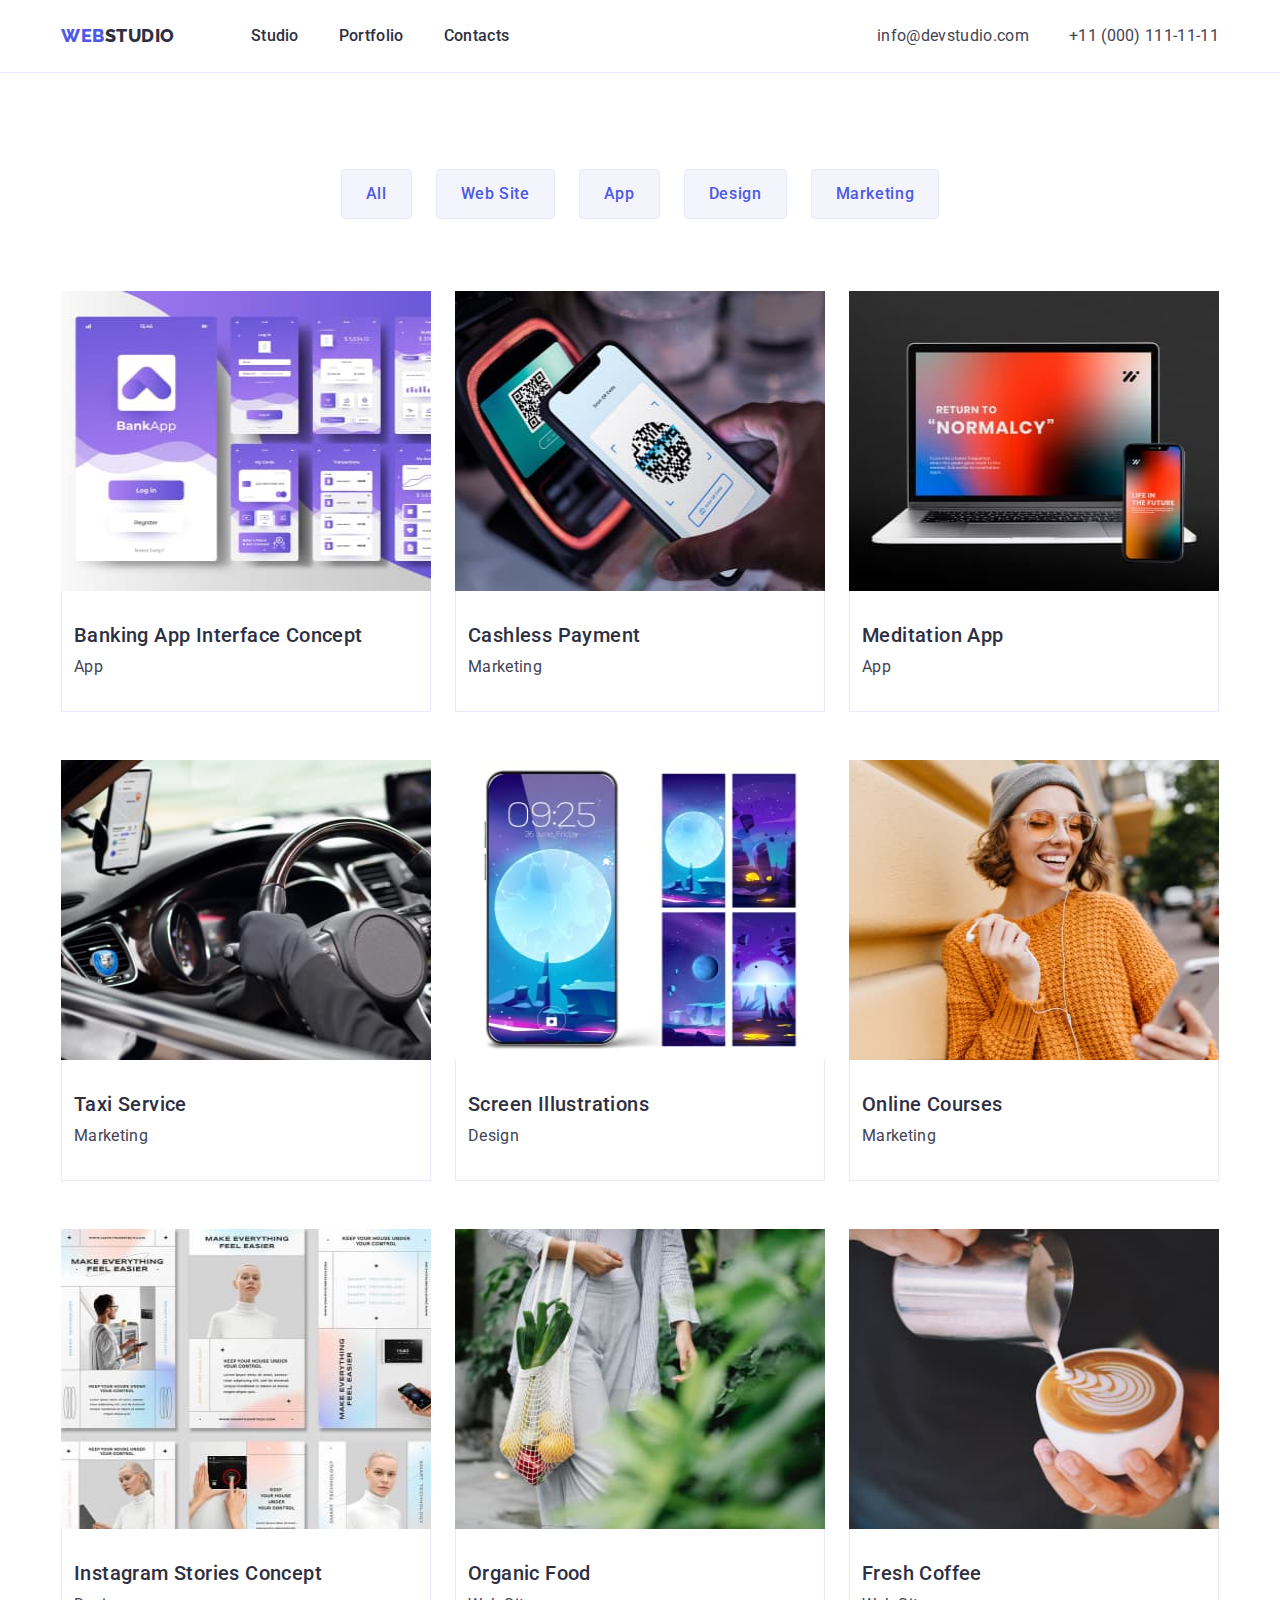
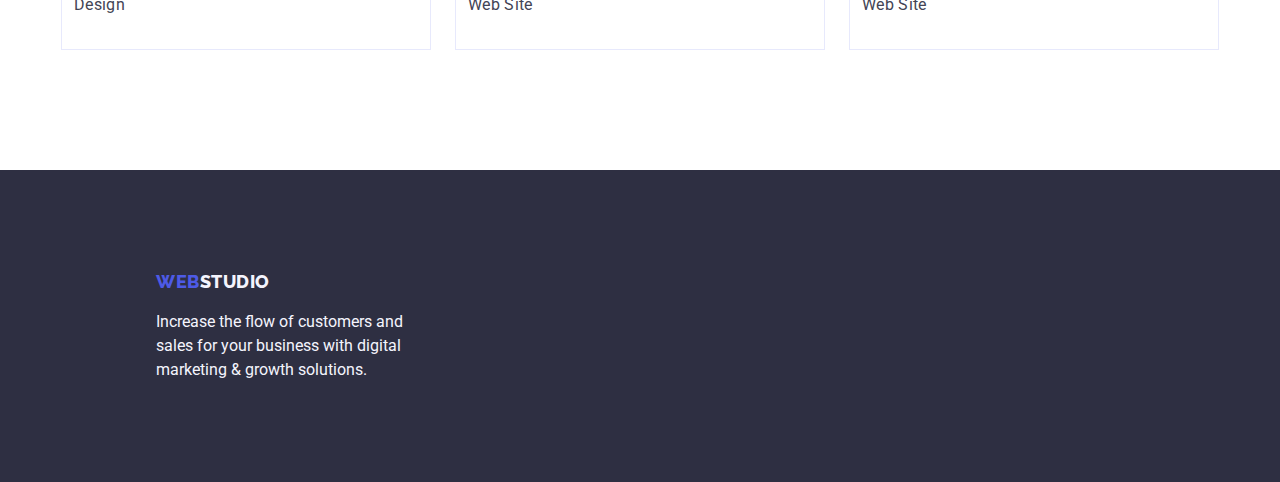
==== commit 0396ca97: "Minor corrections" ====
--- a/portfolio.html
+++ b/portfolio.html
@@ -70,7 +70,7 @@
     </header>
 
     <main>
-      <!--!============================ PORTFOLIO =======================-->
+      <!--!========================== PORTFOLIO ========================-->
       <section class="section pfo-section">
         <div class="container">
           <!--*-->
@@ -78,7 +78,7 @@
           <h1 class="visually-hidden">Portfolio</h1>
 
           <!--*-->
-          <!--*=============== Filter buttons ===============-->
+          <!--*================== Filter buttons ==================-->
 
           <ul class="filter-container-list">
             <li class="filter-btn-item">
@@ -101,8 +101,8 @@
           <!--*-->
           <!--*=============== Portfolio(pfo) items ===============-->
 
-          <ul class="pfo-items">
-            <li>
+          <ul class="pfo-items-list">
+            <li class="pfo-item">
               <a href="">
                 <img
                   src="./images/products/banking-app.jpg"
@@ -116,7 +116,7 @@
                 </div>
               </a>
             </li>
-            <li>
+            <li class="pfo-item">
               <a href="">
                 <img
                   src="./images/products/cashless-pay.jpg"
@@ -130,7 +130,7 @@
                 </div>
               </a>
             </li>
-            <li>
+            <li class="pfo-item">
               <a href="">
                 <img
                   src="./images/products/medit-app.jpg"
@@ -144,7 +144,7 @@
                 </div>
               </a>
             </li>
-            <li>
+            <li class="pfo-item">
               <a href="">
                 <img
                   src="./images/products/taxi-serv.jpg"
@@ -158,7 +158,7 @@
                 </div>
               </a>
             </li>
-            <li>
+            <li class="pfo-item">
               <a href="">
                 <img
                   src="./images/products/screens-illust.jpg"
@@ -172,7 +172,7 @@
                 </div>
               </a>
             </li>
-            <li>
+            <li class="pfo-item">
               <a href="">
                 <img
                   src="./images/products/courses-dgn.jpg"
@@ -186,7 +186,7 @@
                 </div>
               </a>
             </li>
-            <li>
+            <li class="pfo-item">
               <a href="">
                 <img
                   src="./images/products/ig-stories.jpg"
@@ -200,7 +200,7 @@
                 </div>
               </a>
             </li>
-            <li>
+            <li class="pfo-item">
               <a href="">
                 <img
                   src="./images/products/food-ws.jpg"
@@ -214,7 +214,7 @@
                 </div>
               </a>
             </li>
-            <li>
+            <li class="pfo-item">
               <a href="">
                 <img
                   src="./images/products/coffee-ws.jpg"
--- a/css/styles.css
+++ b/css/styles.css
@@ -67,7 +67,6 @@
 
 .header-nav {
   display: flex;
-  gap: 76px;
   align-items: center;
 }
 
@@ -84,6 +83,7 @@
   line-height: 1.17;
   color: #4d5ae5;
   letter-spacing: 0.03em;
+  margin-right: 76px;
 }
 
 .logo-pre {
@@ -96,6 +96,7 @@
   font-weight: 500;
   line-height: 1.5;
   letter-spacing: 0.02em;
+  padding: 24px 0;
 }
 
 .list-items:hover,
@@ -151,6 +152,7 @@
 }
 
 .order-btn {
+  min-width: 169px;
   cursor: pointer;
   font-family: "Roboto", sans-serif;
   font-style: normal;
@@ -271,8 +273,10 @@
   text-align: center;
   display: flex;
   flex-direction: column;
-  gap: 32px;
-  padding-bottom: 32px;
+}
+
+.member-card-text {
+  padding: 32px 16px;
 }
 
 .team-member-name {
@@ -293,16 +297,17 @@
 /* !========== FOOTER ==========*/
 .footer {
   background-color: #2e2f42;
+  padding: 100px 0;
 }
 
 .foot-container {
   display: flex;
   flex-direction: column;
-  gap: 16px;
-  padding: 100px 156px;
+  padding: 0 156px;
 }
 
 .logo-foot {
+  display: inline-block;
   text-transform: uppercase;
   font-family: "Raleway", sans-serif;
   font-weight: 800;
@@ -310,6 +315,7 @@
   color: var(--text-color_light);
   line-height: 1.34;
   letter-spacing: 0.03em;
+  margin-bottom: 16px;
 }
 
 .foot-text {
@@ -342,7 +348,7 @@
   color: var(--btn-color_primar);
   line-height: 1.5;
   letter-spacing: 0.04em;
-  padding: 11px 23px;
+  padding: 12px 24px;
   border: 1px solid var(--border-color);
   border-radius: 4px;
 }
@@ -351,14 +357,20 @@
 .filter-button:focus {
   background-color: var(--btn-color_second);
   color: var(--btn-color_light);
+  border: 1px solid transparent;
 }
 
 /**====== Portfolio(pfo) items ======*/
-.pfo-items {
+.pfo-items-list {
   display: flex;
   flex-wrap: wrap;
   gap: 24px;
+  row-gap: 48px;
   justify-content: center;
+}
+
+.pfo-item {
+  width: calc((100% - 48px) / 3);
 }
 
 .pfo-title {
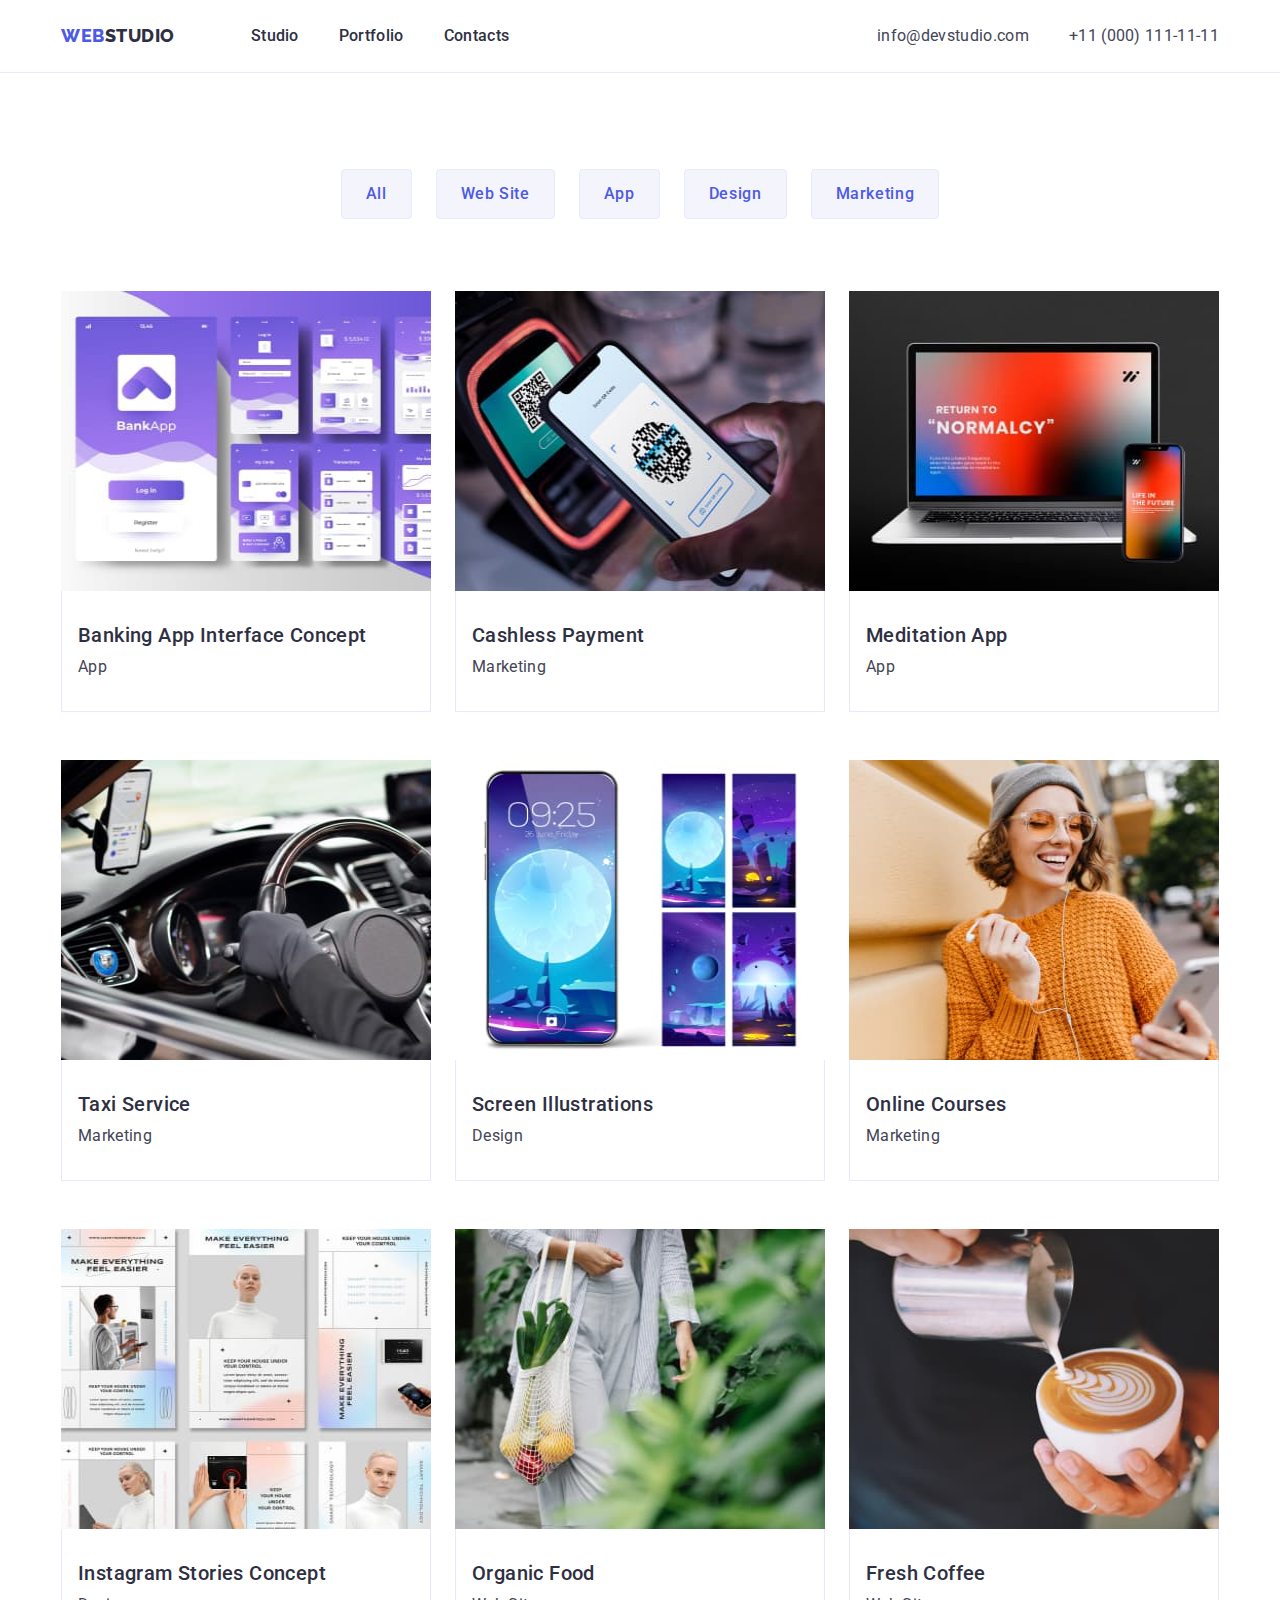
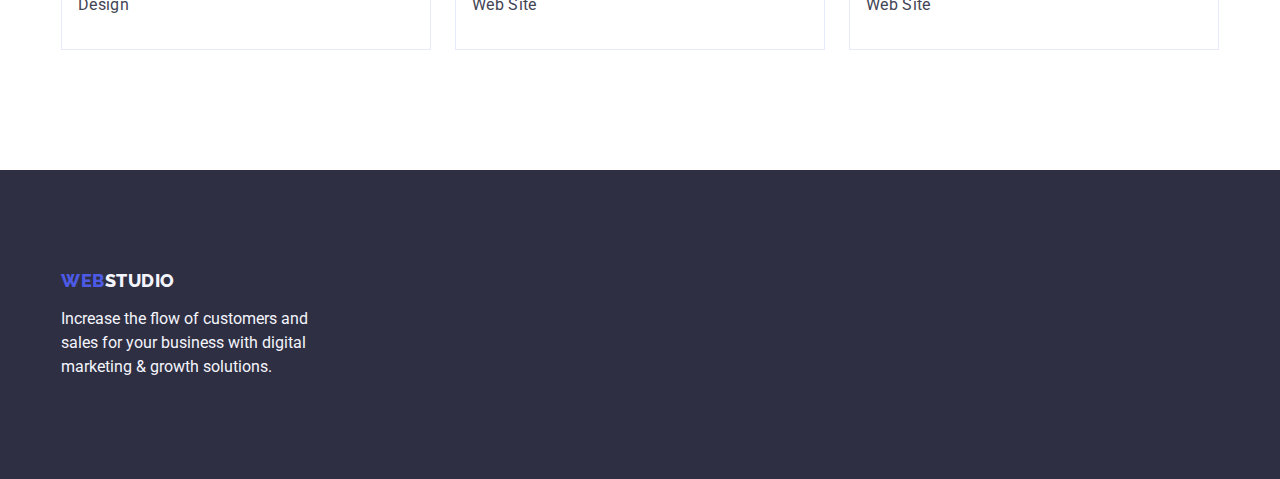
==== commit 81e0f6c5: "Minor correction on Footer" ====
--- a/portfolio.html
+++ b/portfolio.html
@@ -235,9 +235,9 @@
 
     <!--!=============================== FOOTER ============================-->
     <footer class="footer">
-      <div class="container foot-container">
-        <a class="logo" href="./index.html"
-          >Web<span class="logo-foot">Studio</span></a
+      <div class="container">
+        <a class="logo-foot logo" href="./index.html"
+          >Web<span class="logo-foot-color">Studio</span></a
         >
         <p class="foot-text">
           Increase the flow of customers and sales for your business with
--- a/css/styles.css
+++ b/css/styles.css
@@ -177,7 +177,16 @@
 /*!========== About Us ==========*/
 
 .visually-hidden {
-  display: none;
+  position: absolute;
+  width: 1px;
+  height: 1px;
+  margin: -1px;
+  border: 0;
+  padding: 0;
+  white-space: nowrap;
+  clip-path: inset(100%);
+  clip: rect(0 0 0 0);
+  overflow: hidden;
 }
 
 .abt-us-list {
@@ -191,12 +200,12 @@
   color: var(--title-color);
   line-height: 1.2;
   letter-spacing: 0.02em;
+  margin-bottom: 8px;
 }
 
 .abt-us-list-item {
   width: calc((100% - 72px) / 4);
   display: flex;
-  gap: 8px;
   flex-direction: column;
   justify-content: space-between;
 }
@@ -300,22 +309,19 @@
   padding: 100px 0;
 }
 
-.foot-container {
-  display: flex;
-  flex-direction: column;
-  padding: 0 156px;
-}
-
 .logo-foot {
   display: inline-block;
+  margin-bottom: 16px;
+}
+
+.logo-foot-color {
   text-transform: uppercase;
   font-family: "Raleway", sans-serif;
   font-weight: 800;
   font-size: 18px;
   color: var(--text-color_light);
-  line-height: 1.34;
+  line-height: 1.17;
   letter-spacing: 0.03em;
-  margin-bottom: 16px;
 }
 
 .foot-text {
@@ -392,5 +398,5 @@
   background: var(--bg-color_main);
   border: 1px solid var(--border-color);
   border-top: none;
-  padding: 32px 12px;
-}
+  padding: 32px 16px;
+}
